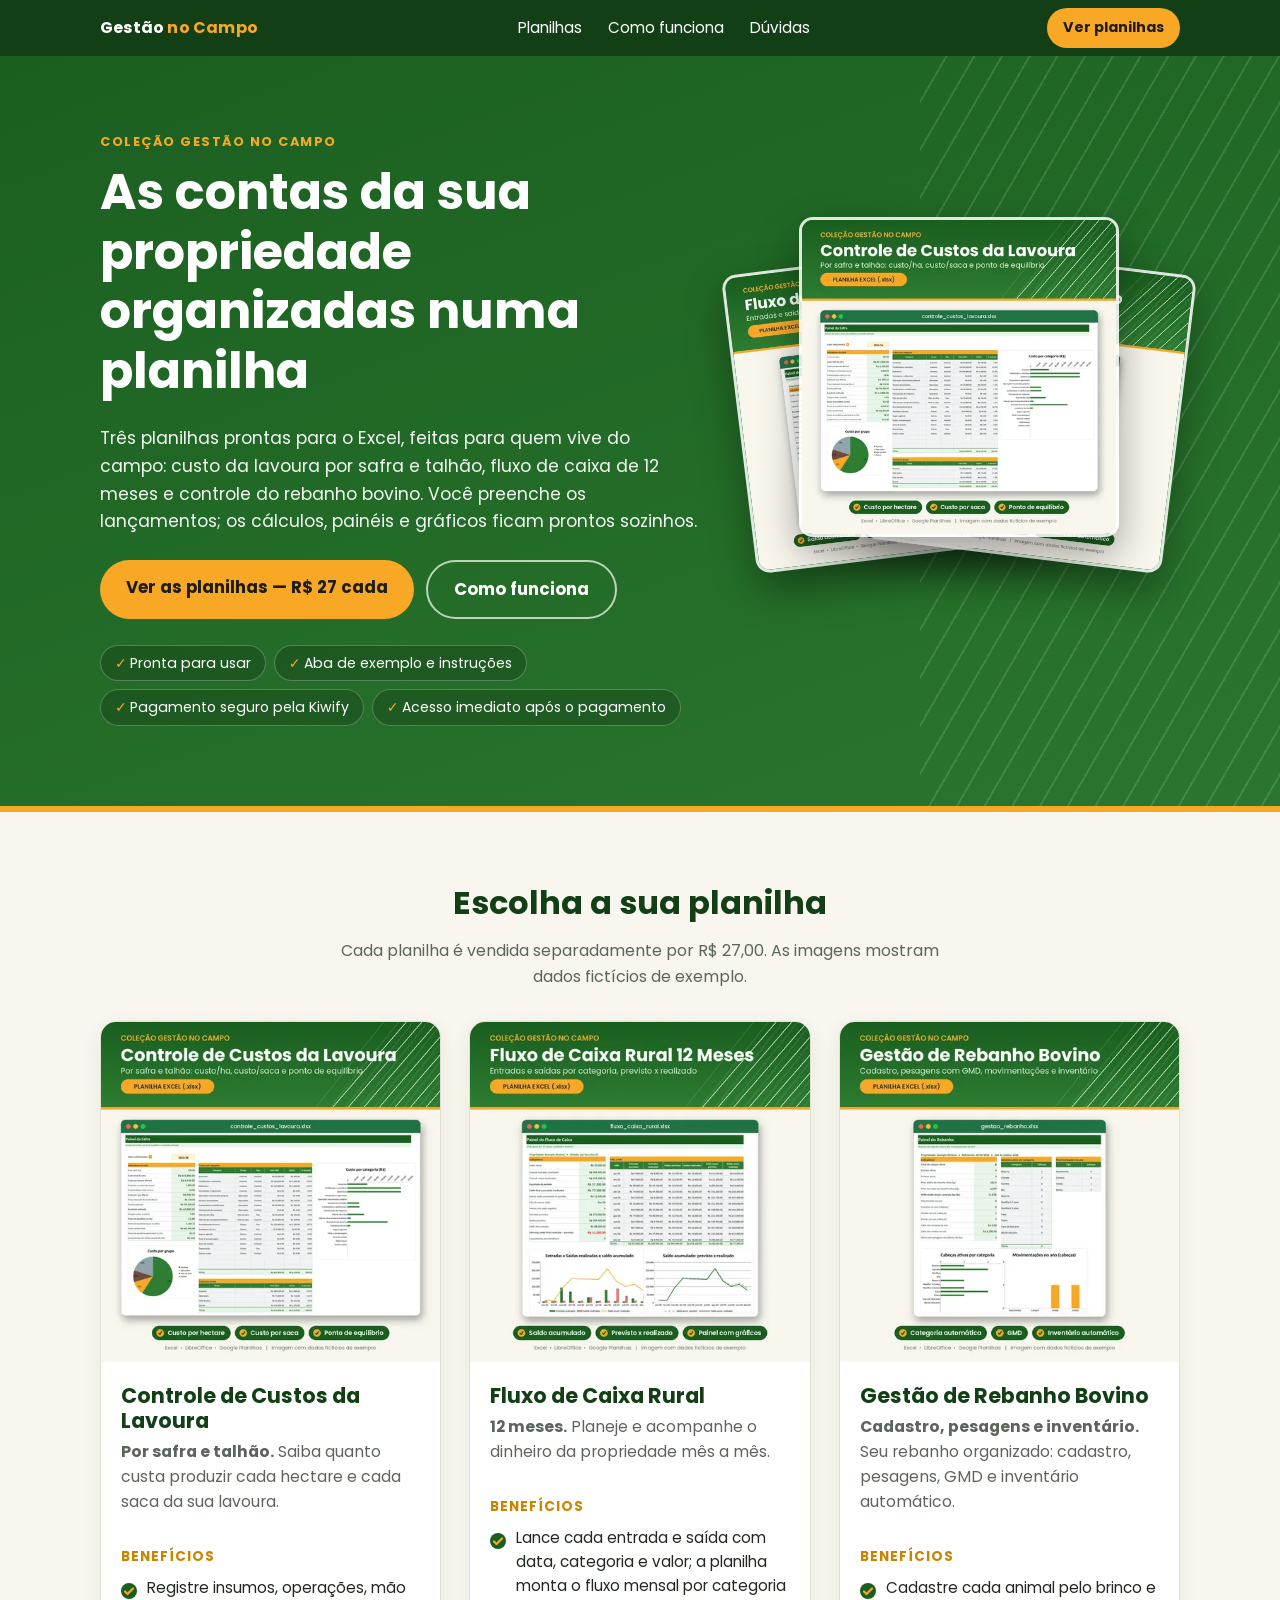
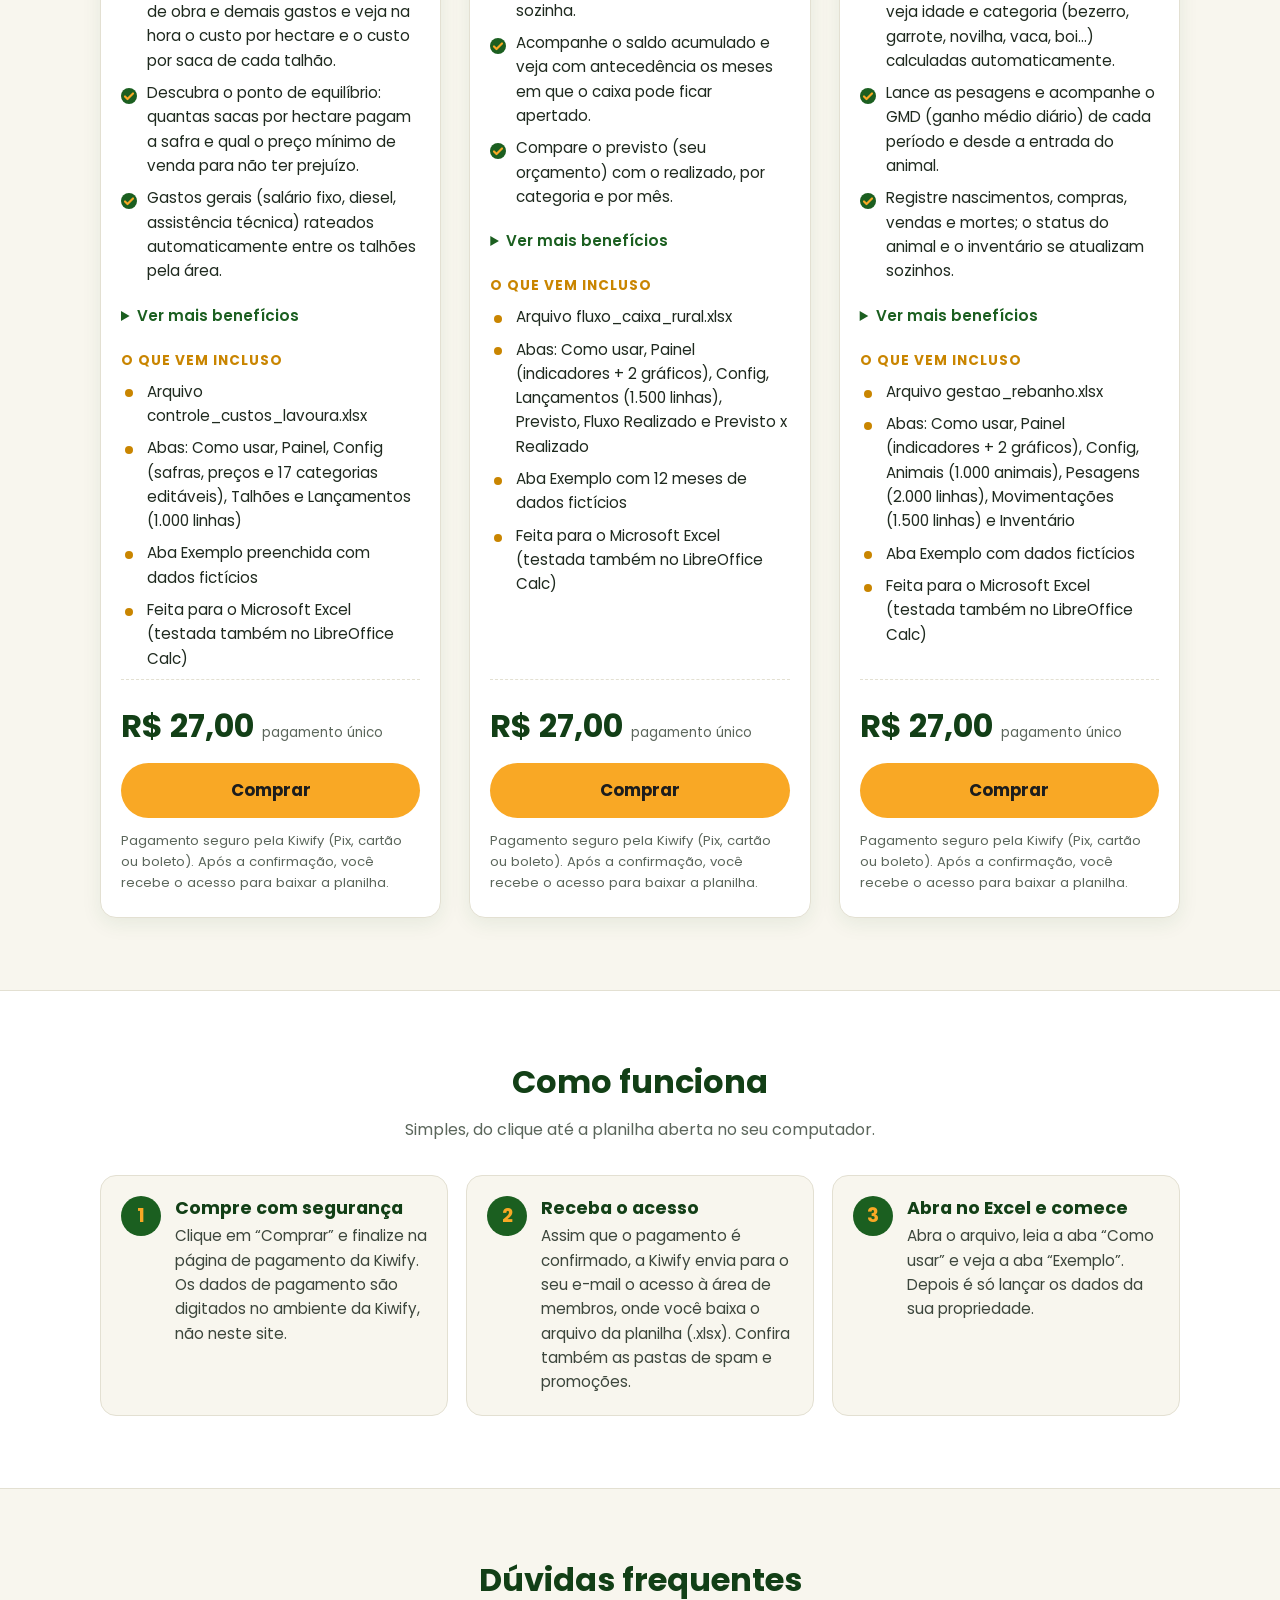
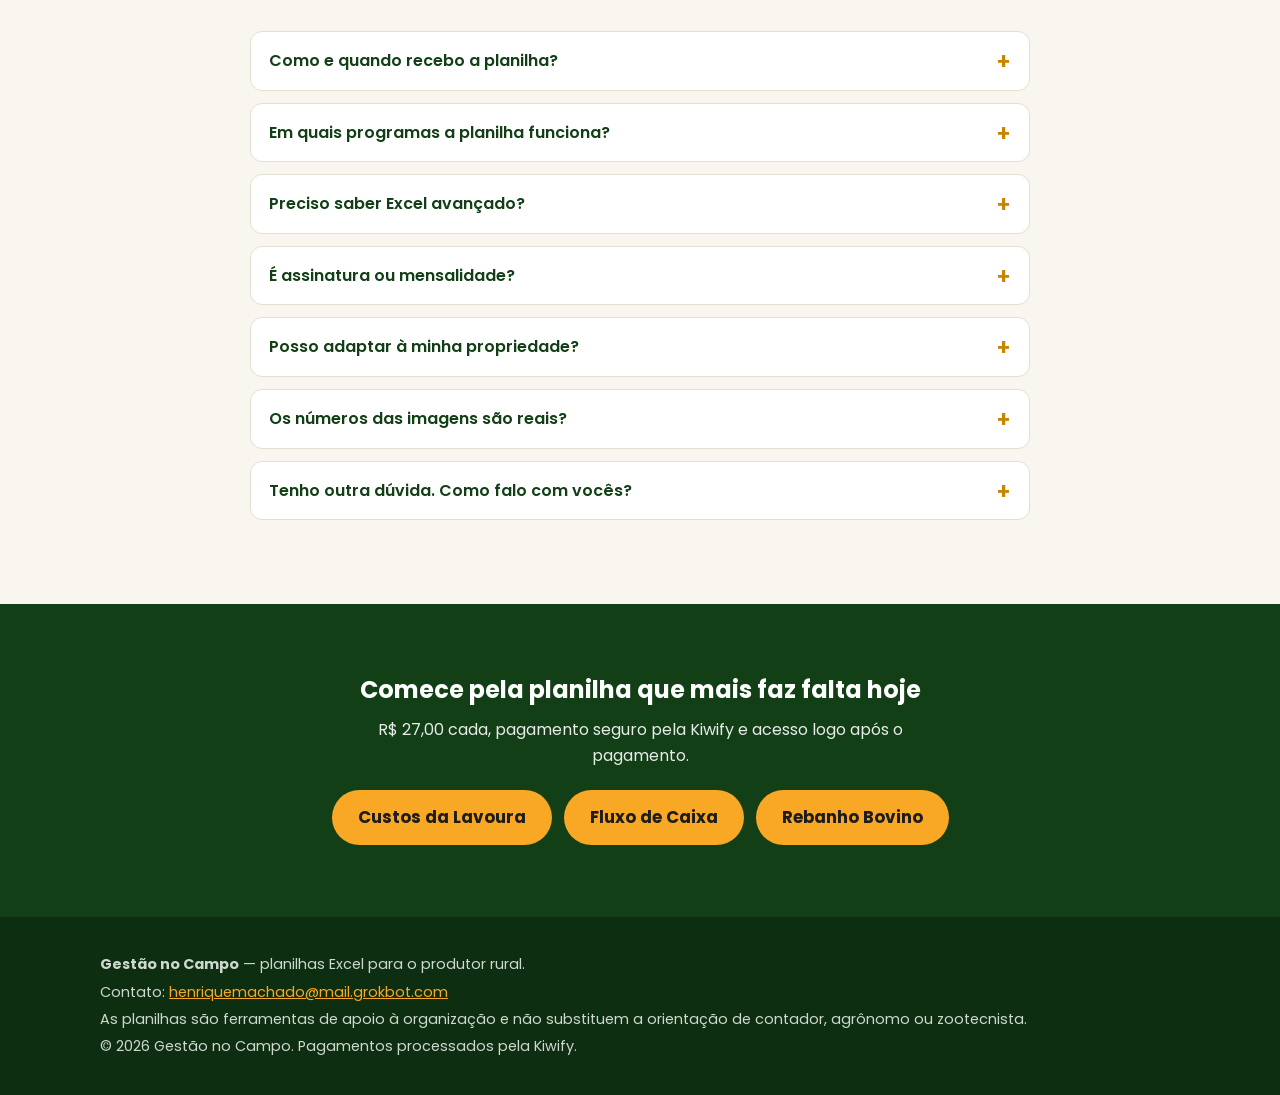
==== index.html @ b8734644 "Site Gestão no Campo" ====
<!DOCTYPE html>
<html lang="pt-BR">
<head>
  <meta charset="utf-8">
  <meta name="viewport" content="width=device-width, initial-scale=1">
  <title>Gestão no Campo — Planilhas Excel para o produtor rural</title>
  <meta name="description" content="Planilhas Excel prontas para o produtor rural: Controle de Custos da Lavoura, Fluxo de Caixa Rural e Gestão de Rebanho Bovino. R$ 27,00 cada, com pagamento seguro pela Kiwify e acesso imediato.">
  <meta name="theme-color" content="#123f16">
  <meta property="og:type" content="website">
  <meta property="og:locale" content="pt_BR">
  <meta property="og:title" content="Gestão no Campo — Planilhas Excel para o produtor rural">
  <meta property="og:description" content="Custos da lavoura, fluxo de caixa e rebanho bovino em planilhas prontas. R$ 27,00 cada.">
  <meta property="og:image" content="assets/img/og.jpg">
  <link rel="icon" href="assets/favicon.svg" type="image/svg+xml">
  <link rel="preload" href="assets/fonts/poppins-bold.woff2" as="font" type="font/woff2" crossorigin>
  <link rel="stylesheet" href="assets/style.css">
</head>
<body>
  <a class="skip" href="#conteudo">Pular para o conteúdo</a>
  <header class="topo">
    <div class="wrap">
      <a class="marca" href="#">Gestão <span>no Campo</span></a>
      <nav aria-label="Principal">
        <a href="#planilhas">Planilhas</a>
        <a href="#como-funciona">Como funciona</a>
        <a href="#duvidas">Dúvidas</a>
      </nav>
      <a class="btn btn-sm" href="#planilhas">Ver planilhas</a>
    </div>
  </header>

  <main id="conteudo">
    <section class="hero">
      <div class="wrap">
        <div class="hero-grid">
        <div>
        <span class="selo">Coleção Gestão no Campo</span>
        <h1>As contas da sua propriedade organizadas numa planilha</h1>
        <p class="lead">Três planilhas prontas para o Excel, feitas para quem vive do campo: custo da lavoura por safra e talhão, fluxo de caixa de 12 meses e controle do rebanho bovino. Você preenche os lançamentos; os cálculos, painéis e gráficos ficam prontos sozinhos.</p>
        <div class="acoes">
          <a class="btn" href="#planilhas">Ver as planilhas — R$&nbsp;27 cada</a>
          <a class="btn btn-borda" href="#como-funciona">Como funciona</a>
        </div>
        <ul class="chips">
          <li>Pronta para usar</li>
          <li>Aba de exemplo e instruções</li>
          <li>Pagamento seguro pela Kiwify</li>
          <li>Acesso imediato após o pagamento</li>
        </ul>
        </div>
        <div class="hero-capas" aria-hidden="true">
          <picture><source media="(min-width:1024px)" srcset="assets/img/fluxo-480.webp" type="image/webp"><img src="[data-uri]" width="480" height="480" alt="" class="c1"></picture>
          <picture><source media="(min-width:1024px)" srcset="assets/img/rebanho-480.webp" type="image/webp"><img src="[data-uri]" width="480" height="480" alt="" class="c2"></picture>
          <picture><source media="(min-width:1024px)" srcset="assets/img/custos-480.webp" type="image/webp"><img src="[data-uri]" width="480" height="480" alt="" class="c3"></picture>
        </div>
        </div>
      </div>
    </section>
    <div class="faixa"></div>

    <section id="planilhas">
      <div class="wrap">
        <div class="titulo-sec">
          <h2>Escolha a sua planilha</h2>
          <p>Cada planilha é vendida separadamente por R$&nbsp;27,00. As imagens mostram dados fictícios de exemplo.</p>
        </div>
        <div class="produtos">
      <article class="card" id="custos">
        <picture>
          <source type="image/webp" srcset="assets/img/custos-480.webp 480w, assets/img/custos-800.webp 800w" sizes="(min-width:1024px) 360px, (min-width:700px) 50vw, 100vw">
          <img src="assets/img/custos-480.jpg" srcset="assets/img/custos-480.jpg 480w, assets/img/custos-800.jpg 800w" sizes="(min-width:1024px) 360px, (min-width:700px) 50vw, 100vw" width="480" height="480" alt="Capa da planilha Controle de Custos da Lavoura, com o painel da safra mostrando custo por hectare, custo por saca e ponto de equilíbrio (dados fictícios)" decoding="async">
        </picture>
        <div class="corpo">
          <h3>Controle de Custos da Lavoura</h3>
          <p class="sub"><strong>Por safra e talhão.</strong> Saiba quanto custa produzir cada hectare e cada saca da sua lavoura.</p>
          <h4>Benefícios</h4>
          <ul class="lista"><li>Registre insumos, operações, mão de obra e demais gastos e veja na hora o custo por hectare e o custo por saca de cada talhão.</li><li>Descubra o ponto de equilíbrio: quantas sacas por hectare pagam a safra e qual o preço mínimo de venda para não ter prejuízo.</li><li>Gastos gerais (salário fixo, diesel, assistência técnica) rateados automaticamente entre os talhões pela área.</li></ul>
          <details class="mais"><summary>Ver mais benefícios</summary><ul class="lista"><li>Painel com indicadores e gráficos por grupo e por categoria de custo, com escolha da safra numa lista.</li><li>Fórmulas protegidas e listas suspensas que evitam erros de digitação, sem precisar saber Excel avançado.</li></ul></details>
          <h4>O que vem incluso</h4>
          <ul class="lista inc"><li>Arquivo controle_custos_lavoura.xlsx</li><li>Abas: Como usar, Painel, Config (safras, preços e 17 categorias editáveis), Talhões e Lançamentos (1.000 linhas)</li><li>Aba Exemplo preenchida com dados fictícios</li><li>Feita para o Microsoft Excel (testada também no LibreOffice Calc)</li></ul>
          <div class="compra">
            <div class="preco"><strong>R$&nbsp;27,00</strong><small>pagamento único</small></div>
            <a class="btn" href="https://pay.kiwify.com.br/76f0aVS" rel="noopener" aria-label="Comprar Controle de Custos da Lavoura por R$ 27,00">Comprar</a>
            <p class="nota">Pagamento seguro pela Kiwify (Pix, cartão ou boleto). Após a confirmação, você recebe o acesso para baixar a planilha.</p>
          </div>
        </div>
      </article>
      <article class="card" id="fluxo">
        <picture>
          <source type="image/webp" srcset="assets/img/fluxo-480.webp 480w, assets/img/fluxo-800.webp 800w" sizes="(min-width:1024px) 360px, (min-width:700px) 50vw, 100vw">
          <img src="assets/img/fluxo-480.jpg" srcset="assets/img/fluxo-480.jpg 480w, assets/img/fluxo-800.jpg 800w" sizes="(min-width:1024px) 360px, (min-width:700px) 50vw, 100vw" width="480" height="480" alt="Capa da planilha Fluxo de Caixa Rural, com painel de entradas, saídas e saldo mensal (dados fictícios)" loading="lazy" decoding="async">
        </picture>
        <div class="corpo">
          <h3>Fluxo de Caixa Rural</h3>
          <p class="sub"><strong>12 meses.</strong> Planeje e acompanhe o dinheiro da propriedade mês a mês.</p>
          <h4>Benefícios</h4>
          <ul class="lista"><li>Lance cada entrada e saída com data, categoria e valor; a planilha monta o fluxo mensal por categoria sozinha.</li><li>Acompanhe o saldo acumulado e veja com antecedência os meses em que o caixa pode ficar apertado.</li><li>Compare o previsto (seu orçamento) com o realizado, por categoria e por mês.</li></ul>
          <details class="mais"><summary>Ver mais benefícios</summary><ul class="lista"><li>Categorias pensadas para o campo (venda de grãos, animais, leite, crédito rural, insumos, parcelas de financiamento etc.) e totalmente editáveis.</li><li>Avisos automáticos de lançamentos sem data, sem categoria ou fora do período.</li></ul></details>
          <h4>O que vem incluso</h4>
          <ul class="lista inc"><li>Arquivo fluxo_caixa_rural.xlsx</li><li>Abas: Como usar, Painel (indicadores + 2 gráficos), Config, Lançamentos (1.500 linhas), Previsto, Fluxo Realizado e Previsto x Realizado</li><li>Aba Exemplo com 12 meses de dados fictícios</li><li>Feita para o Microsoft Excel (testada também no LibreOffice Calc)</li></ul>
          <div class="compra">
            <div class="preco"><strong>R$&nbsp;27,00</strong><small>pagamento único</small></div>
            <a class="btn" href="https://pay.kiwify.com.br/FT5x38K" rel="noopener" aria-label="Comprar Fluxo de Caixa Rural por R$ 27,00">Comprar</a>
            <p class="nota">Pagamento seguro pela Kiwify (Pix, cartão ou boleto). Após a confirmação, você recebe o acesso para baixar a planilha.</p>
          </div>
        </div>
      </article>
      <article class="card" id="rebanho">
        <picture>
          <source type="image/webp" srcset="assets/img/rebanho-480.webp 480w, assets/img/rebanho-800.webp 800w" sizes="(min-width:1024px) 360px, (min-width:700px) 50vw, 100vw">
          <img src="assets/img/rebanho-480.jpg" srcset="assets/img/rebanho-480.jpg 480w, assets/img/rebanho-800.jpg 800w" sizes="(min-width:1024px) 360px, (min-width:700px) 50vw, 100vw" width="480" height="480" alt="Capa da planilha Gestão de Rebanho Bovino, com painel de cabeças por categoria e movimentações do ano (dados fictícios)" loading="lazy" decoding="async">
        </picture>
        <div class="corpo">
          <h3>Gestão de Rebanho Bovino</h3>
          <p class="sub"><strong>Cadastro, pesagens e inventário.</strong> Seu rebanho organizado: cadastro, pesagens, GMD e inventário automático.</p>
          <h4>Benefícios</h4>
          <ul class="lista"><li>Cadastre cada animal pelo brinco e veja idade e categoria (bezerro, garrote, novilha, vaca, boi…) calculadas automaticamente.</li><li>Lance as pesagens e acompanhe o GMD (ganho médio diário) de cada período e desde a entrada do animal.</li><li>Registre nascimentos, compras, vendas e mortes; o status do animal e o inventário se atualizam sozinhos.</li></ul>
          <details class="mais"><summary>Ver mais benefícios</summary><ul class="lista"><li>Inventário por categoria com cabeças, peso médio e peso total, além do resumo de movimentações do ano.</li><li>Faixas de idade e nomes de categorias ajustáveis ao padrão da sua fazenda; aviso de brinco repetido ou não cadastrado.</li></ul></details>
          <h4>O que vem incluso</h4>
          <ul class="lista inc"><li>Arquivo gestao_rebanho.xlsx</li><li>Abas: Como usar, Painel (indicadores + 2 gráficos), Config, Animais (1.000 animais), Pesagens (2.000 linhas), Movimentações (1.500 linhas) e Inventário</li><li>Aba Exemplo com dados fictícios</li><li>Feita para o Microsoft Excel (testada também no LibreOffice Calc)</li></ul>
          <div class="compra">
            <div class="preco"><strong>R$&nbsp;27,00</strong><small>pagamento único</small></div>
            <a class="btn" href="https://pay.kiwify.com.br/0muGrr0" rel="noopener" aria-label="Comprar Gestão de Rebanho Bovino por R$ 27,00">Comprar</a>
            <p class="nota">Pagamento seguro pela Kiwify (Pix, cartão ou boleto). Após a confirmação, você recebe o acesso para baixar a planilha.</p>
          </div>
        </div>
      </article>
        </div>
      </div>
    </section>

    <section class="como" id="como-funciona">
      <div class="wrap">
        <div class="titulo-sec">
          <h2>Como funciona</h2>
          <p>Simples, do clique até a planilha aberta no seu computador.</p>
        </div>
        <ol class="passos">
          <li>
            <h3>Compre com segurança</h3>
            <p>Clique em “Comprar” e finalize na página de pagamento da Kiwify. Os dados de pagamento são digitados no ambiente da Kiwify, não neste site.</p>
          </li>
          <li>
            <h3>Receba o acesso</h3>
            <p>Assim que o pagamento é confirmado, a Kiwify envia para o seu e-mail o acesso à área de membros, onde você baixa o arquivo da planilha (.xlsx). Confira também as pastas de spam e promoções.</p>
          </li>
          <li>
            <h3>Abra no Excel e comece</h3>
            <p>Abra o arquivo, leia a aba “Como usar” e veja a aba “Exemplo”. Depois é só lançar os dados da sua propriedade.</p>
          </li>
        </ol>
      </div>
    </section>

    <section id="duvidas">
      <div class="wrap">
        <div class="titulo-sec"><h2>Dúvidas frequentes</h2></div>
        <div class="faq">
          <details>
            <summary>Como e quando recebo a planilha?</summary>
            <p>Depois que o pagamento é confirmado, a Kiwify envia ao e-mail informado na compra o acesso à área de membros, onde está o arquivo para download. Se não encontrar o e-mail, verifique as pastas de spam e promoções ou escreva para <a href="mailto:henriquemachado@mail.grokbot.com">henriquemachado@mail.grokbot.com</a>.</p>
          </details>
          <details>
            <summary>Em quais programas a planilha funciona?</summary>
            <p>As planilhas foram feitas para o Microsoft Excel no computador e testadas no LibreOffice Calc (gratuito). Aplicativos de planilha no celular podem não mostrar todos os recursos, por isso recomendamos usar no computador.</p>
          </details>
          <details>
            <summary>Preciso saber Excel avançado?</summary>
            <p>Não. As fórmulas já estão prontas e protegidas, há listas suspensas para evitar erros de digitação, uma aba “Como usar” com o passo a passo e uma aba “Exemplo” preenchida com dados fictícios.</p>
          </details>
          <details>
            <summary>É assinatura ou mensalidade?</summary>
            <p>Não. Cada planilha custa R$&nbsp;27,00, em pagamento único.</p>
          </details>
          <details>
            <summary>Posso adaptar à minha propriedade?</summary>
            <p>Sim. Na aba “Config” você ajusta categorias, safras e outras opções, conforme cada planilha. Na de rebanho, por exemplo, dá para ajustar as faixas de idade e os nomes das categorias.</p>
          </details>
          <details>
            <summary>Os números das imagens são reais?</summary>
            <p>Não. As imagens mostram dados fictícios, os mesmos da aba “Exemplo”, só para você ver como a planilha fica preenchida.</p>
          </details>
          <details>
            <summary>Tenho outra dúvida. Como falo com vocês?</summary>
            <p>Escreva para <a href="mailto:henriquemachado@mail.grokbot.com">henriquemachado@mail.grokbot.com</a>.</p>
          </details>
        </div>
      </div>
    </section>

    <section class="chamada">
      <div class="wrap">
        <h2>Comece pela planilha que mais faz falta hoje</h2>
        <p>R$&nbsp;27,00 cada, pagamento seguro pela Kiwify e acesso logo após o pagamento.</p>
        <div class="acoes">
          <a class="btn" href="https://pay.kiwify.com.br/76f0aVS" rel="noopener">Custos da Lavoura</a>
          <a class="btn" href="https://pay.kiwify.com.br/FT5x38K" rel="noopener">Fluxo de Caixa</a>
          <a class="btn" href="https://pay.kiwify.com.br/0muGrr0" rel="noopener">Rebanho Bovino</a>
        </div>
      </div>
    </section>
  </main>

  <footer>
    <div class="wrap">
      <p><strong>Gestão no Campo</strong> — planilhas Excel para o produtor rural.</p>
      <p>Contato: <a href="mailto:henriquemachado@mail.grokbot.com">henriquemachado@mail.grokbot.com</a></p>
      <p>As planilhas são ferramentas de apoio à organização e não substituem a orientação de contador, agrônomo ou zootecnista.</p>
      <p>© 2026 Gestão no Campo. Pagamentos processados pela Kiwify.</p>
    </div>
  </footer>
</body>
</html>
---- assets/style.css ----
@font-face{font-family:"Poppins";font-weight:400;font-style:normal;font-display:swap;src:url("fonts/poppins-regular.woff2") format("woff2")}
@font-face{font-family:"Poppins";font-weight:600;font-style:normal;font-display:swap;src:url("fonts/poppins-semibold.woff2") format("woff2")}
@font-face{font-family:"Poppins";font-weight:700;font-style:normal;font-display:swap;src:url("fonts/poppins-bold.woff2") format("woff2")}
:root{--verde:#1b5f20;--verde-2:#2a762e;--verde-esc:#123f16;--ouro:#f9a825;--ouro-esc:#c98500;--creme:#f8f6ee;--texto:#1f2a1f;--cinza:#5b665b;--borda:#e3e0d2;--raio:16px}
*,*::before,*::after{box-sizing:border-box}
html{scroll-behavior:smooth;-webkit-text-size-adjust:100%}
body{margin:0;font-family:"Poppins",system-ui,-apple-system,"Segoe UI",Roboto,Arial,sans-serif;font-size:1rem;line-height:1.6;color:var(--texto);background:var(--creme)}
img{max-width:100%;height:auto;display:block}
a{color:var(--verde)}
h1,h2,h3{line-height:1.2;margin:0 0 .5em}
.wrap{width:100%;max-width:1120px;margin:0 auto;padding:0 20px}
.skip{position:absolute;left:-999px}.skip:focus{left:10px;top:10px;background:#fff;padding:8px;z-index:10}
/* topo */
.topo{background:var(--verde-esc);color:#fff;position:sticky;top:0;z-index:5}
.topo .wrap{display:flex;align-items:center;justify-content:space-between;min-height:56px;gap:12px}
.marca{font-weight:700;color:#fff;text-decoration:none;font-size:1rem;letter-spacing:.2px}
.marca span{color:var(--ouro)}
.topo nav{display:none}
.topo nav a{color:#fff;text-decoration:none;margin-left:22px;font-size:.95rem}
.topo nav a:hover{color:var(--ouro)}
.btn{display:inline-block;background:var(--ouro);color:#1d1d1d;font-weight:700;text-decoration:none;border-radius:999px;padding:14px 26px;text-align:center;font-size:1.05rem;border:0;transition:transform .1s,background .2s;min-height:48px}
.btn:hover,.btn:focus-visible{background:#ffb93a;transform:translateY(-1px)}
.btn:focus-visible{outline:3px solid #fff;outline-offset:2px}
.btn-sm{padding:8px 16px;font-size:.9rem;min-height:40px}
.btn-borda{background:transparent;color:#fff;border:2px solid rgba(255,255,255,.7)}
.btn-borda:hover{background:rgba(255,255,255,.1)}
/* hero */
.hero{background:linear-gradient(160deg,var(--verde) 0%,var(--verde-2) 100%);color:#fff;padding:48px 0 56px;position:relative;overflow:hidden}
.hero::after{content:"";position:absolute;right:-60px;top:0;width:260px;height:100%;background:repeating-linear-gradient(120deg,transparent 0 22px,rgba(255,255,255,.12) 22px 24px);pointer-events:none}
.selo{display:inline-block;color:var(--ouro);font-weight:700;letter-spacing:1.5px;font-size:.8rem;text-transform:uppercase;margin-bottom:10px}
.hero h1{font-size:2rem;font-weight:700;max-width:18ch}
.hero p.lead{font-size:1.08rem;opacity:.95;max-width:56ch;margin:0 0 24px}
.hero .acoes{display:flex;flex-direction:column;gap:12px;position:relative;z-index:1}
.chips{display:flex;flex-wrap:wrap;gap:8px;margin:26px 0 0;padding:0;list-style:none;position:relative;z-index:1}
.chips li{background:rgba(0,0,0,.18);border:1px solid rgba(255,255,255,.25);border-radius:999px;padding:6px 14px;font-size:.88rem}
.chips li::before{content:"✓ ";color:var(--ouro);font-weight:700}
.faixa{height:6px;background:var(--ouro)}
/* seções */
section{padding:52px 0}
.titulo-sec{text-align:center;margin-bottom:32px}
.titulo-sec h2{font-size:1.6rem;color:var(--verde-esc)}
.titulo-sec p{color:var(--cinza);margin:0 auto;max-width:60ch}
/* produtos */
.produtos{display:grid;gap:28px}
.card{background:#fff;border:1px solid var(--borda);border-radius:var(--raio);overflow:hidden;display:flex;flex-direction:column;box-shadow:0 6px 20px rgba(27,95,32,.08)}
.card picture img{width:100%;aspect-ratio:1/1;object-fit:cover;background:#e9e6da}
.card .corpo{padding:22px 20px 24px;display:flex;flex-direction:column;flex:1}
.card h3{font-size:1.3rem;color:var(--verde-esc);margin-bottom:.25em}
.card .sub{color:var(--cinza);margin:0 0 16px;font-size:.98rem}
.card h4{font-size:.85rem;text-transform:uppercase;letter-spacing:1px;color:var(--ouro-esc);margin:16px 0 8px}
.lista{list-style:none;padding:0;margin:0}
.lista li{position:relative;padding-left:26px;margin-bottom:8px;font-size:.95rem}
.lista li::before{content:"";position:absolute;left:0;top:.45em;width:16px;height:16px;border-radius:50%;background:var(--verde) url("data:image/svg+xml,%3Csvg xmlns='http://www.w3.org/2000/svg' viewBox='0 0 16 16'%3E%3Cpath d='M4 8.5l2.5 2.5L12 5.5' stroke='%23f9a825' stroke-width='2.2' fill='none' stroke-linecap='round' stroke-linejoin='round'/%3E%3C/svg%3E") center/16px no-repeat}
.lista.inc li::before{background-color:var(--ouro-esc);background-image:none;width:8px;height:8px;top:.65em;left:4px}
details.mais{margin-top:6px}
details.mais summary{cursor:pointer;color:var(--verde);font-weight:600;font-size:.95rem;padding:6px 0}
.compra{margin-top:auto;padding-top:20px;border-top:1px dashed var(--borda);display:flex;flex-direction:column;gap:12px}
.preco{display:flex;align-items:baseline;gap:8px}
.preco strong{font-size:2rem;color:var(--verde-esc);font-weight:700}
.preco small{color:var(--cinza)}
.compra .btn{width:100%}
.nota{font-size:.82rem;color:var(--cinza);margin:0}
/* como funciona */
.como{background:#fff;border-top:1px solid var(--borda);border-bottom:1px solid var(--borda)}
.passos{display:grid;gap:18px;counter-reset:p;list-style:none;padding:0;margin:0}
.passos li{background:var(--creme);border-radius:var(--raio);padding:22px 20px 20px 74px;position:relative;border:1px solid var(--borda)}
.passos li::before{counter-increment:p;content:counter(p);position:absolute;left:20px;top:20px;width:40px;height:40px;border-radius:50%;background:var(--verde);color:var(--ouro);font-weight:700;display:grid;place-items:center;font-size:1.2rem}
.passos h3{font-size:1.1rem;color:var(--verde-esc);margin-bottom:.3em}
.passos p{margin:0;font-size:.95rem;color:#3c463c}
/* faq */
.faq{max-width:780px;margin:0 auto}
.faq details{background:#fff;border:1px solid var(--borda);border-radius:12px;margin-bottom:12px;padding:0 18px}
.faq summary{cursor:pointer;font-weight:600;padding:16px 28px 16px 0;list-style:none;position:relative;color:var(--verde-esc)}
.faq summary::-webkit-details-marker{display:none}
.faq summary::after{content:"+";position:absolute;right:0;top:12px;font-size:1.4rem;color:var(--ouro-esc)}
.faq details[open] summary::after{content:"–"}
.faq details p{margin:0 0 16px;color:#3c463c}
/* chamada */
.chamada{background:var(--verde-esc);color:#fff;text-align:center}
.chamada h2{font-size:1.5rem}
.chamada p{opacity:.9;max-width:56ch;margin:0 auto 22px}
.chamada .acoes{display:flex;flex-direction:column;gap:12px;max-width:340px;margin:0 auto}
/* rodapé */
footer{background:#0d2e10;color:#cfd8cf;padding:32px 0;font-size:.9rem}
footer a{color:var(--ouro)}
footer p{margin:.3em 0}
/* tablet+ */
@media (min-width:700px){
 .hero{padding:72px 0 80px}
 .hero h1{font-size:2.7rem}
 .hero::after{width:420px}
 .hero .acoes{flex-direction:row}
 .produtos{grid-template-columns:repeat(2,1fr)}
 .passos{grid-template-columns:repeat(3,1fr)}
 .chamada .acoes{flex-direction:row;max-width:none;justify-content:center}
 .topo nav{display:block}
}
@media (min-width:1024px){
 .produtos{grid-template-columns:repeat(3,1fr)}
 .hero h1{font-size:3.1rem}
 section{padding:72px 0}
 .titulo-sec h2{font-size:2rem}
}
@media (prefers-reduced-motion:reduce){html{scroll-behavior:auto}.btn{transition:none}}
.hero-grid{position:relative;z-index:1}
.hero-capas{display:none}
@media (min-width:1024px){
 .hero h1{max-width:20ch}
 .hero-grid{display:grid;grid-template-columns:1.15fr .85fr;gap:40px;align-items:center}
 .hero-capas{display:block;position:relative;height:420px}
 .hero-capas img{position:absolute;width:300px;border-radius:14px;box-shadow:0 18px 40px rgba(0,0,0,.35);border:3px solid rgba(255,255,255,.85)}
 .hero-capas .c1{left:0;top:40px;transform:rotate(-7deg)}
 .hero-capas .c2{right:0;top:40px;transform:rotate(7deg)}
 .hero-capas .c3{left:50%;top:0;margin-left:-150px;width:320px;margin-left:-160px;z-index:2}
}
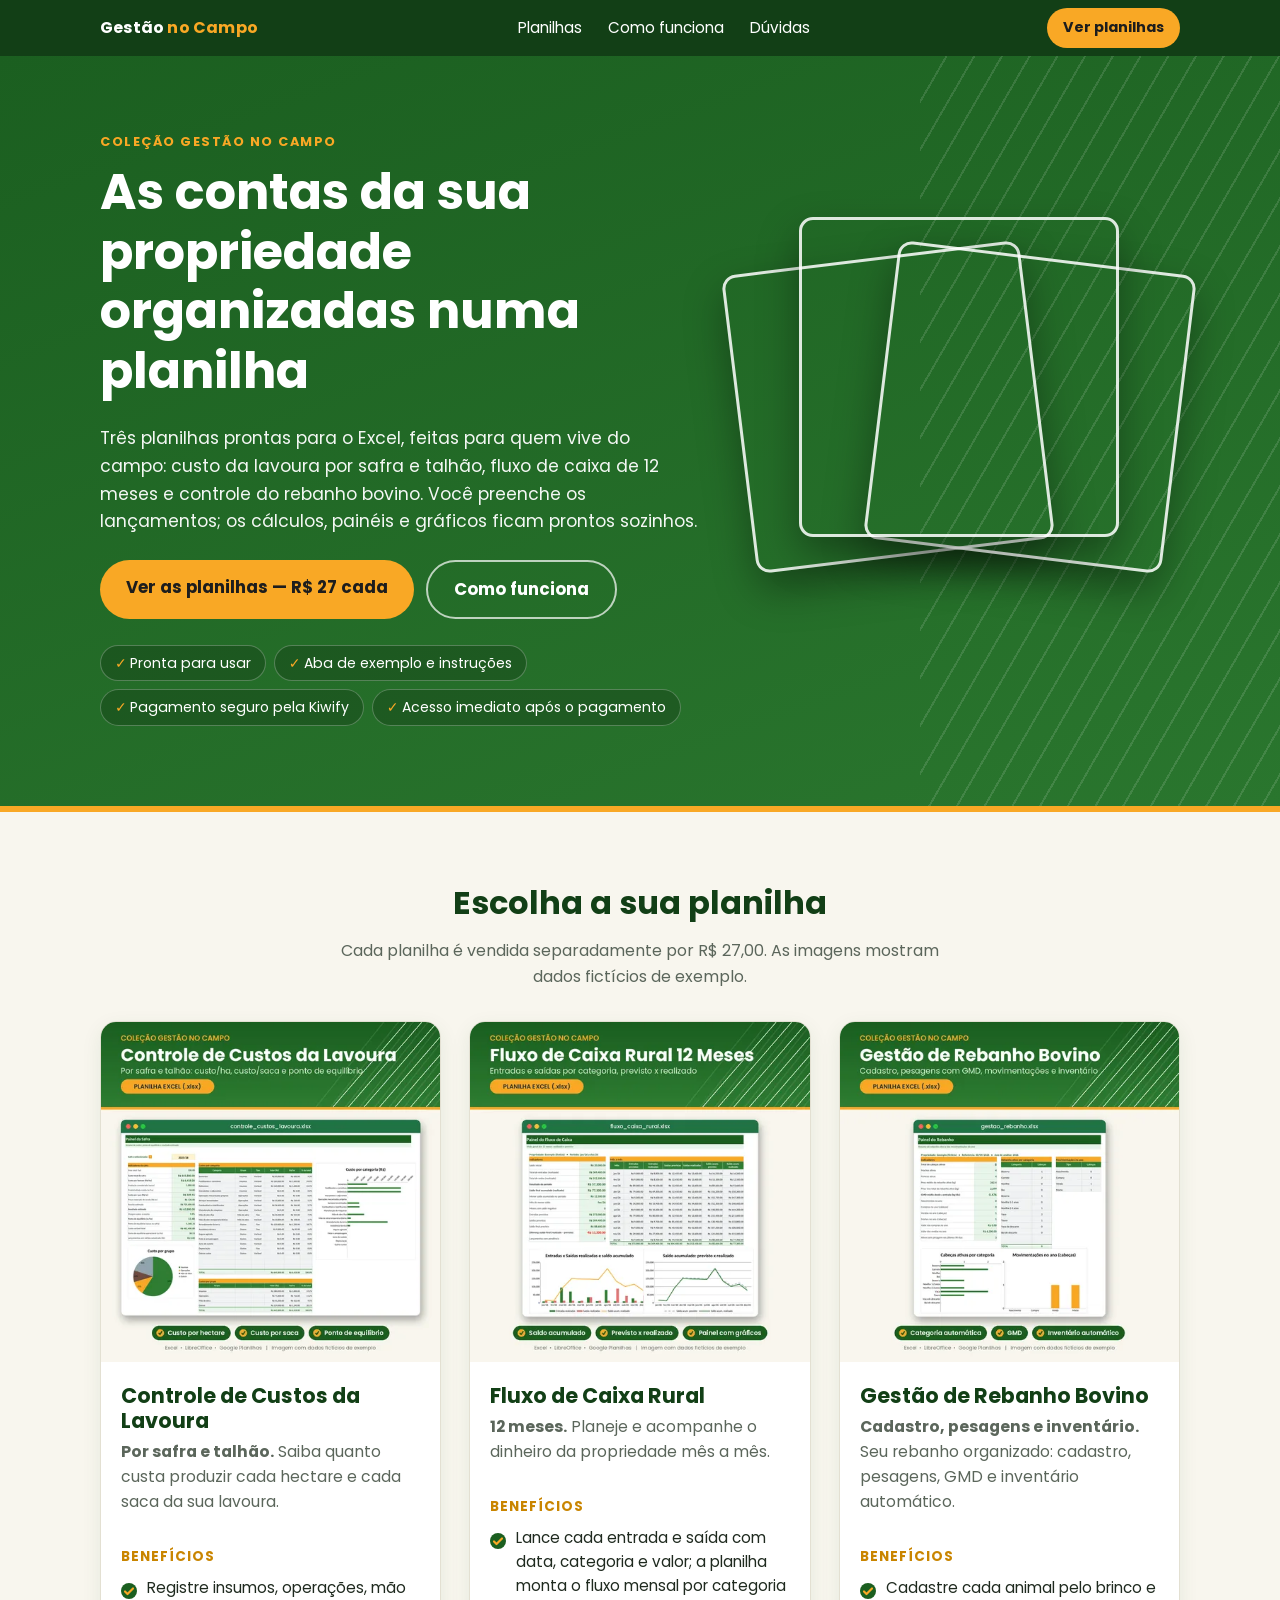
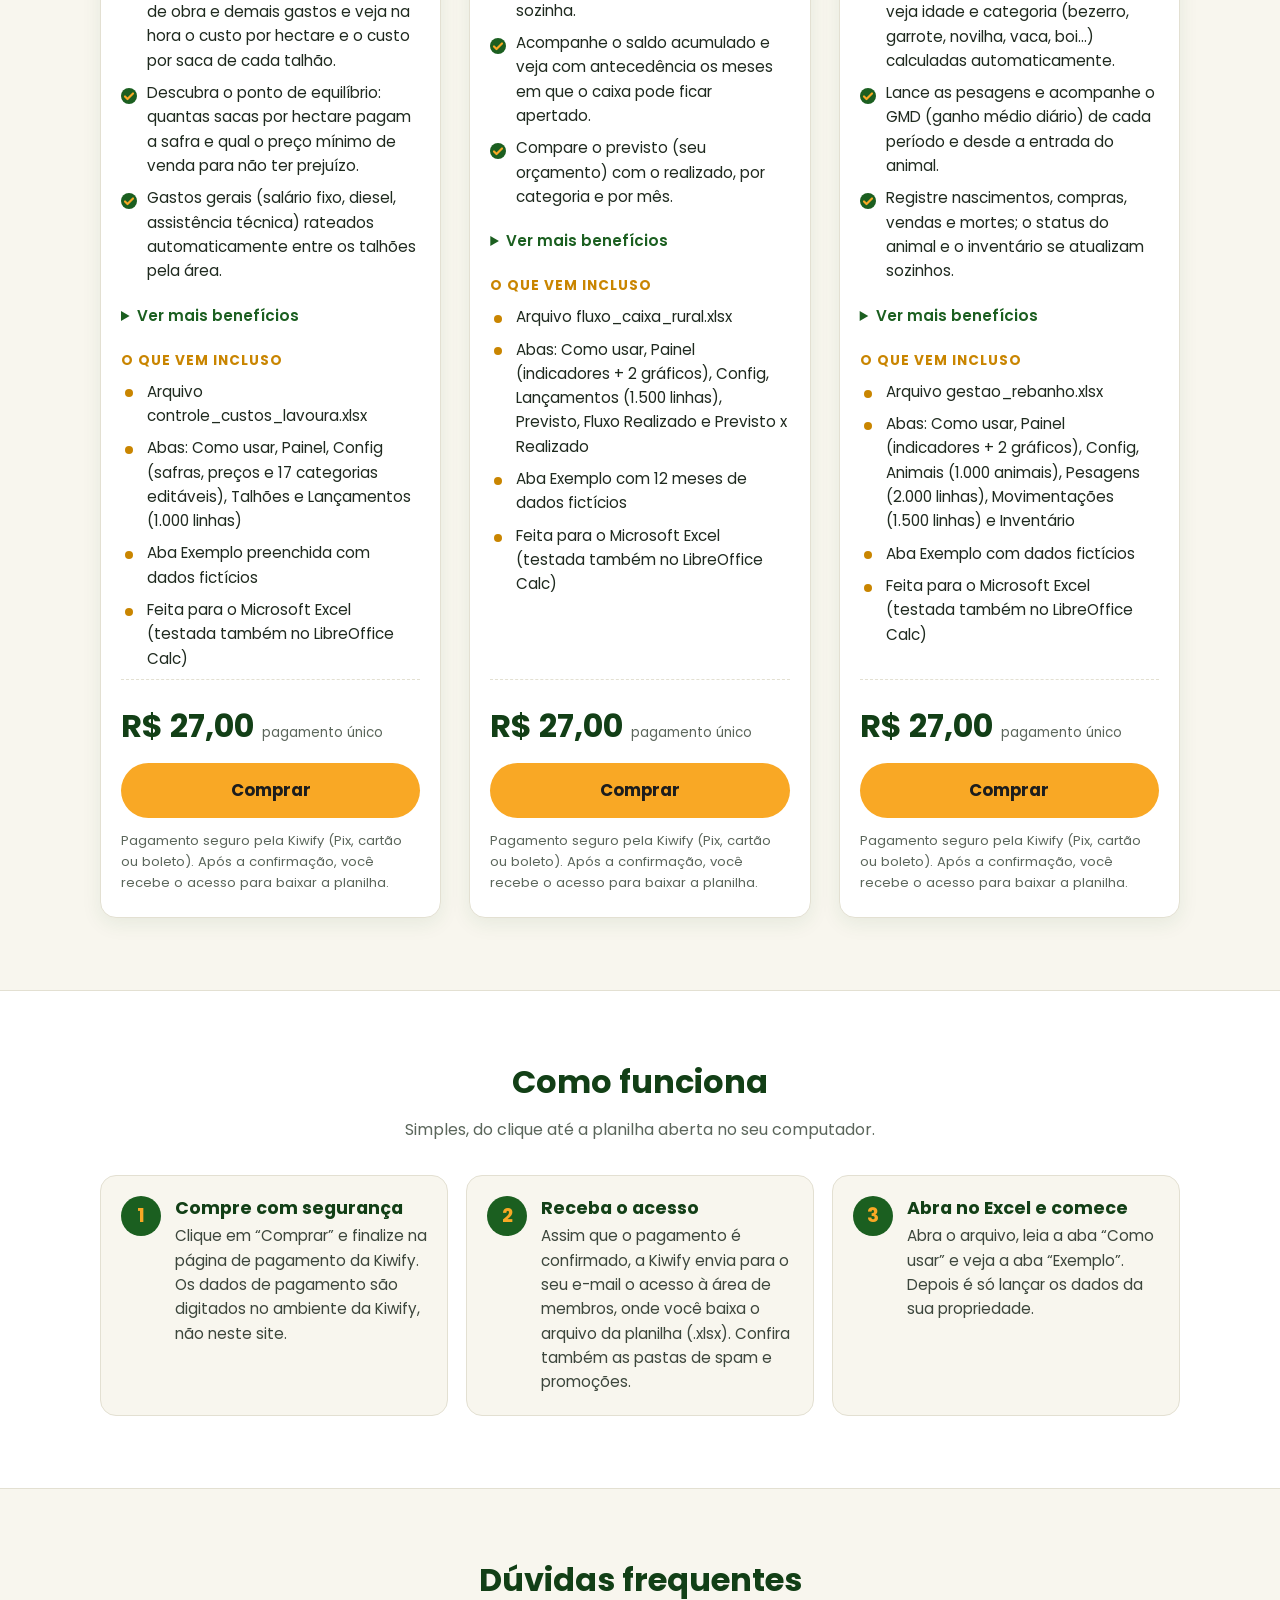
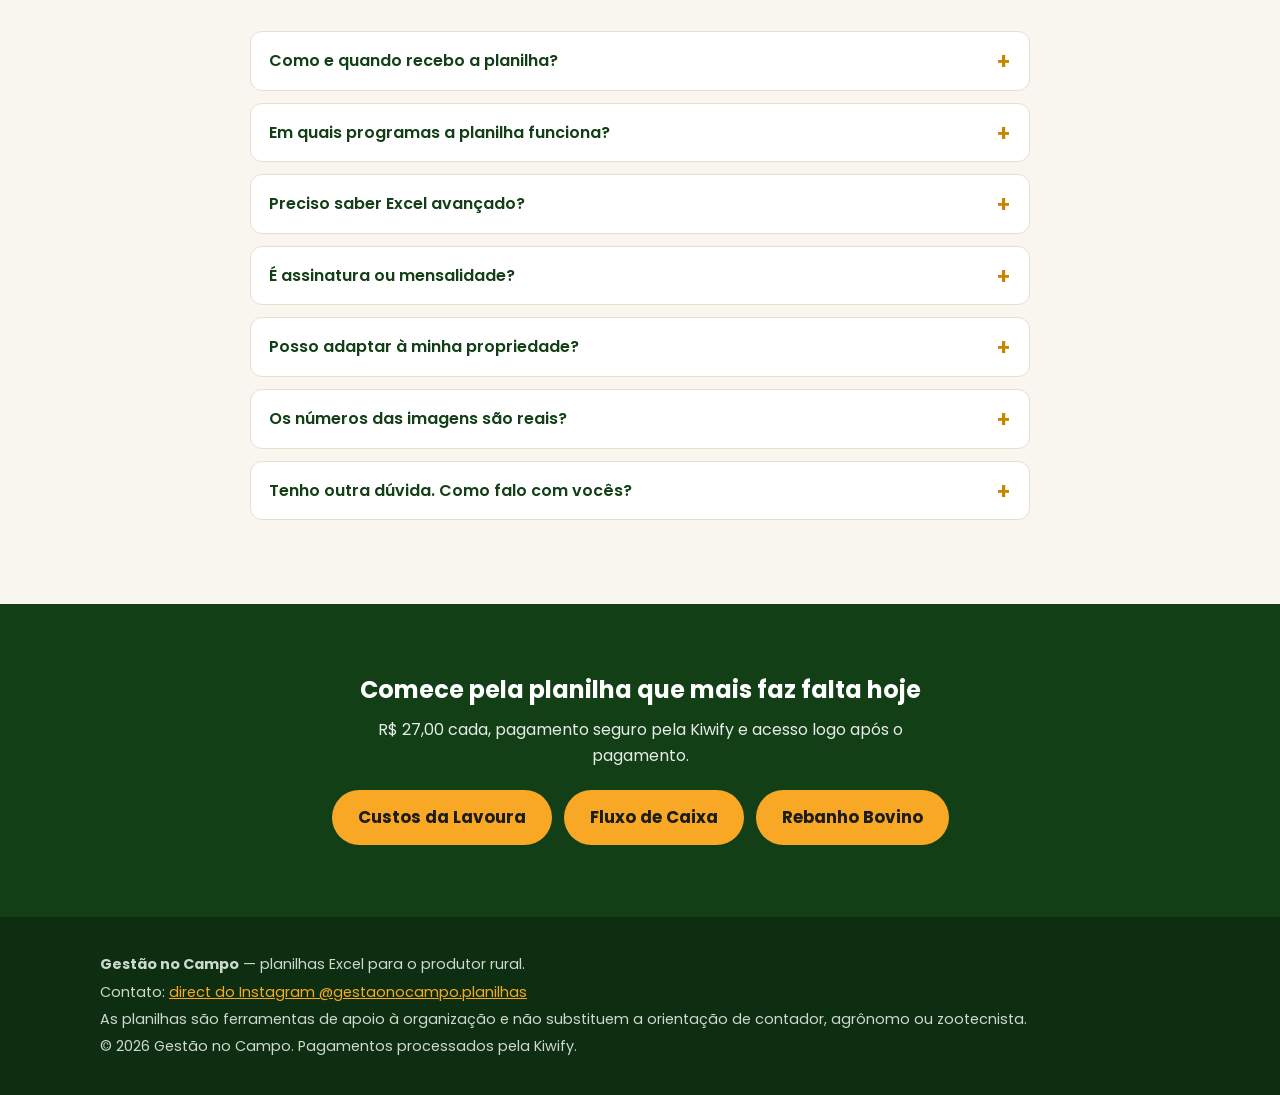
==== commit 22b87f88: "Contato pelo direct do Instagram" ====
--- a/index.html
+++ b/index.html
@@ -158,7 +158,7 @@
         <div class="faq">
           <details>
             <summary>Como e quando recebo a planilha?</summary>
-            <p>Depois que o pagamento é confirmado, a Kiwify envia ao e-mail informado na compra o acesso à área de membros, onde está o arquivo para download. Se não encontrar o e-mail, verifique as pastas de spam e promoções ou escreva para <a href="mailto:henriquemachado@mail.grokbot.com">henriquemachado@mail.grokbot.com</a>.</p>
+            <p>Depois que o pagamento é confirmado, a Kiwify envia ao e-mail informado na compra o acesso à área de membros, onde está o arquivo para download. Se não encontrar o e-mail, verifique as pastas de spam e promoções ou chame a gente no <a href="https://ig.me/m/gestaonocampo.planilhas" target="_blank" rel="noopener">direct do Instagram @gestaonocampo.planilhas</a>.</p>
           </details>
           <details>
             <summary>Em quais programas a planilha funciona?</summary>
@@ -182,7 +182,7 @@
           </details>
           <details>
             <summary>Tenho outra dúvida. Como falo com vocês?</summary>
-            <p>Escreva para <a href="mailto:henriquemachado@mail.grokbot.com">henriquemachado@mail.grokbot.com</a>.</p>
+            <p>Fale com a gente no <a href="https://ig.me/m/gestaonocampo.planilhas" target="_blank" rel="noopener">direct do Instagram @gestaonocampo.planilhas</a>.</p>
           </details>
         </div>
       </div>
@@ -204,7 +204,7 @@
   <footer>
     <div class="wrap">
       <p><strong>Gestão no Campo</strong> — planilhas Excel para o produtor rural.</p>
-      <p>Contato: <a href="mailto:henriquemachado@mail.grokbot.com">henriquemachado@mail.grokbot.com</a></p>
+      <p>Contato: <a href="https://ig.me/m/gestaonocampo.planilhas" target="_blank" rel="noopener">direct do Instagram @gestaonocampo.planilhas</a></p>
       <p>As planilhas são ferramentas de apoio à organização e não substituem a orientação de contador, agrônomo ou zootecnista.</p>
       <p>© 2026 Gestão no Campo. Pagamentos processados pela Kiwify.</p>
     </div>
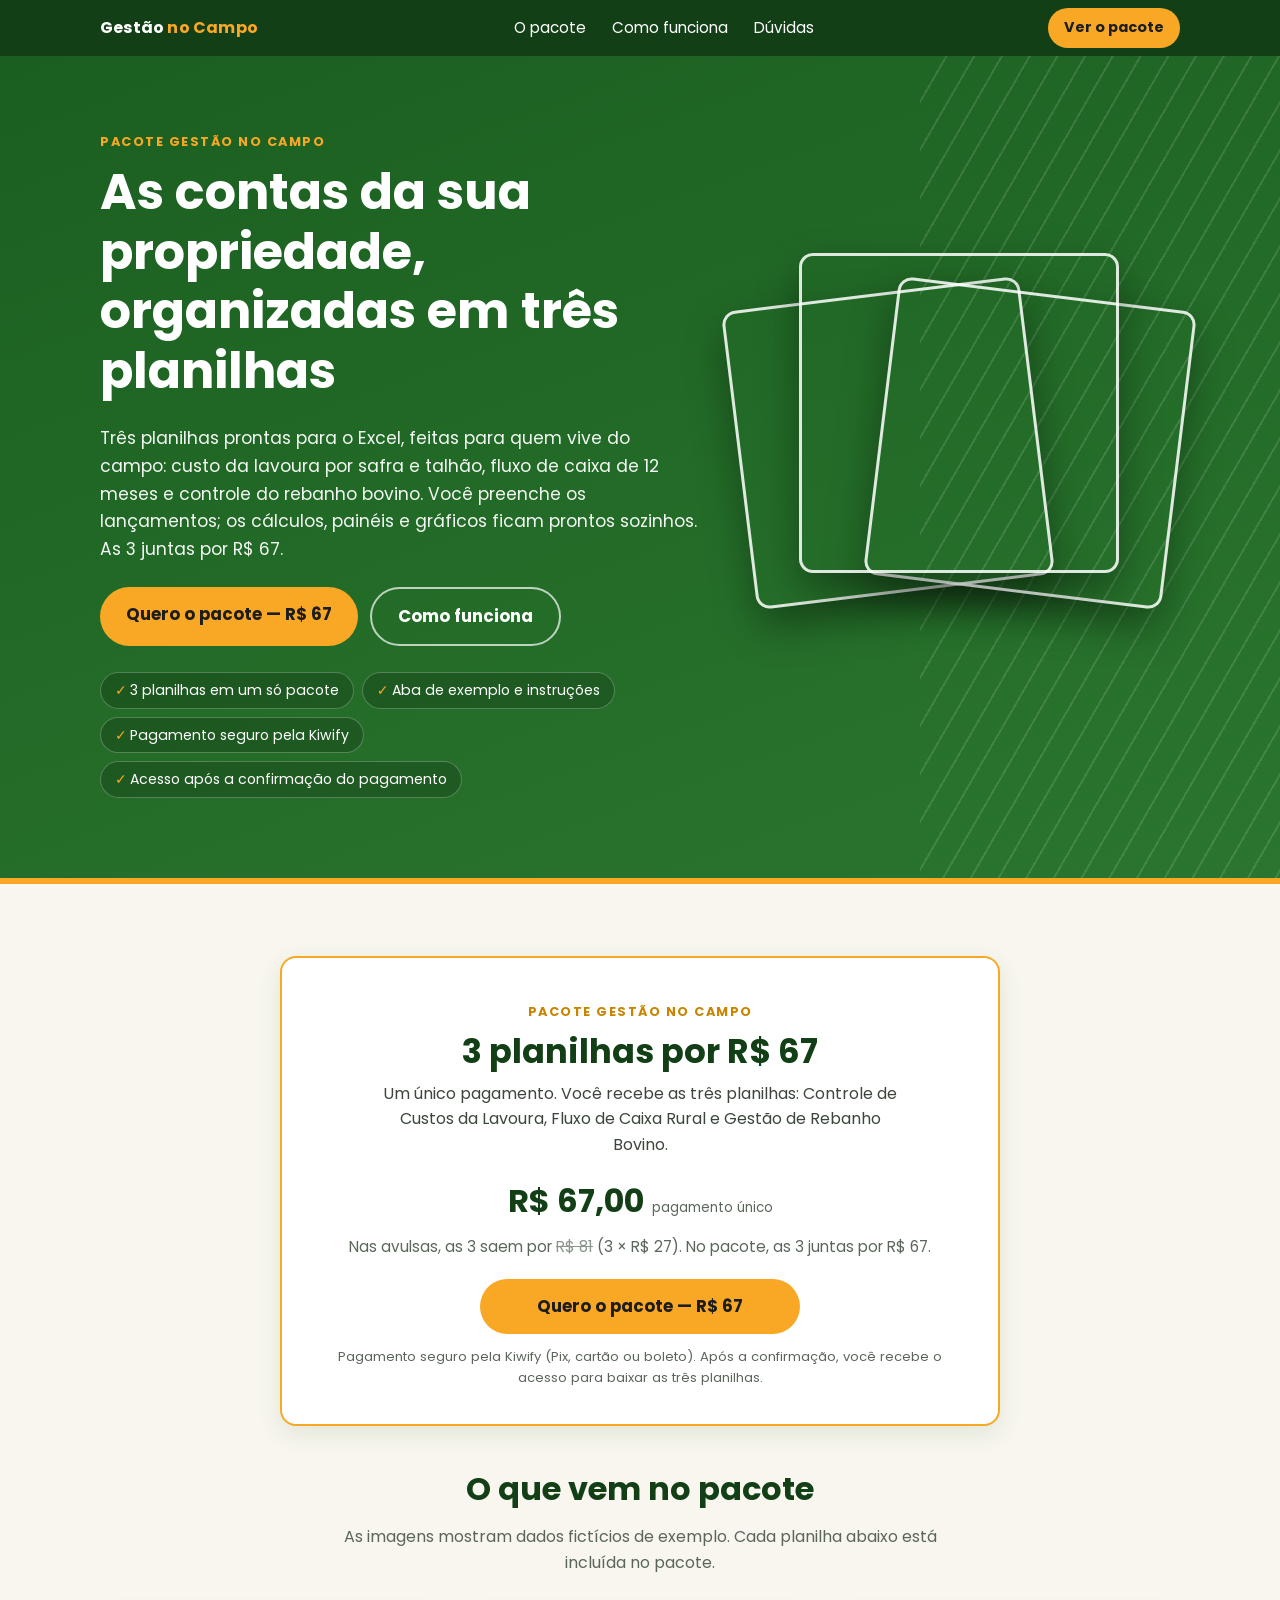
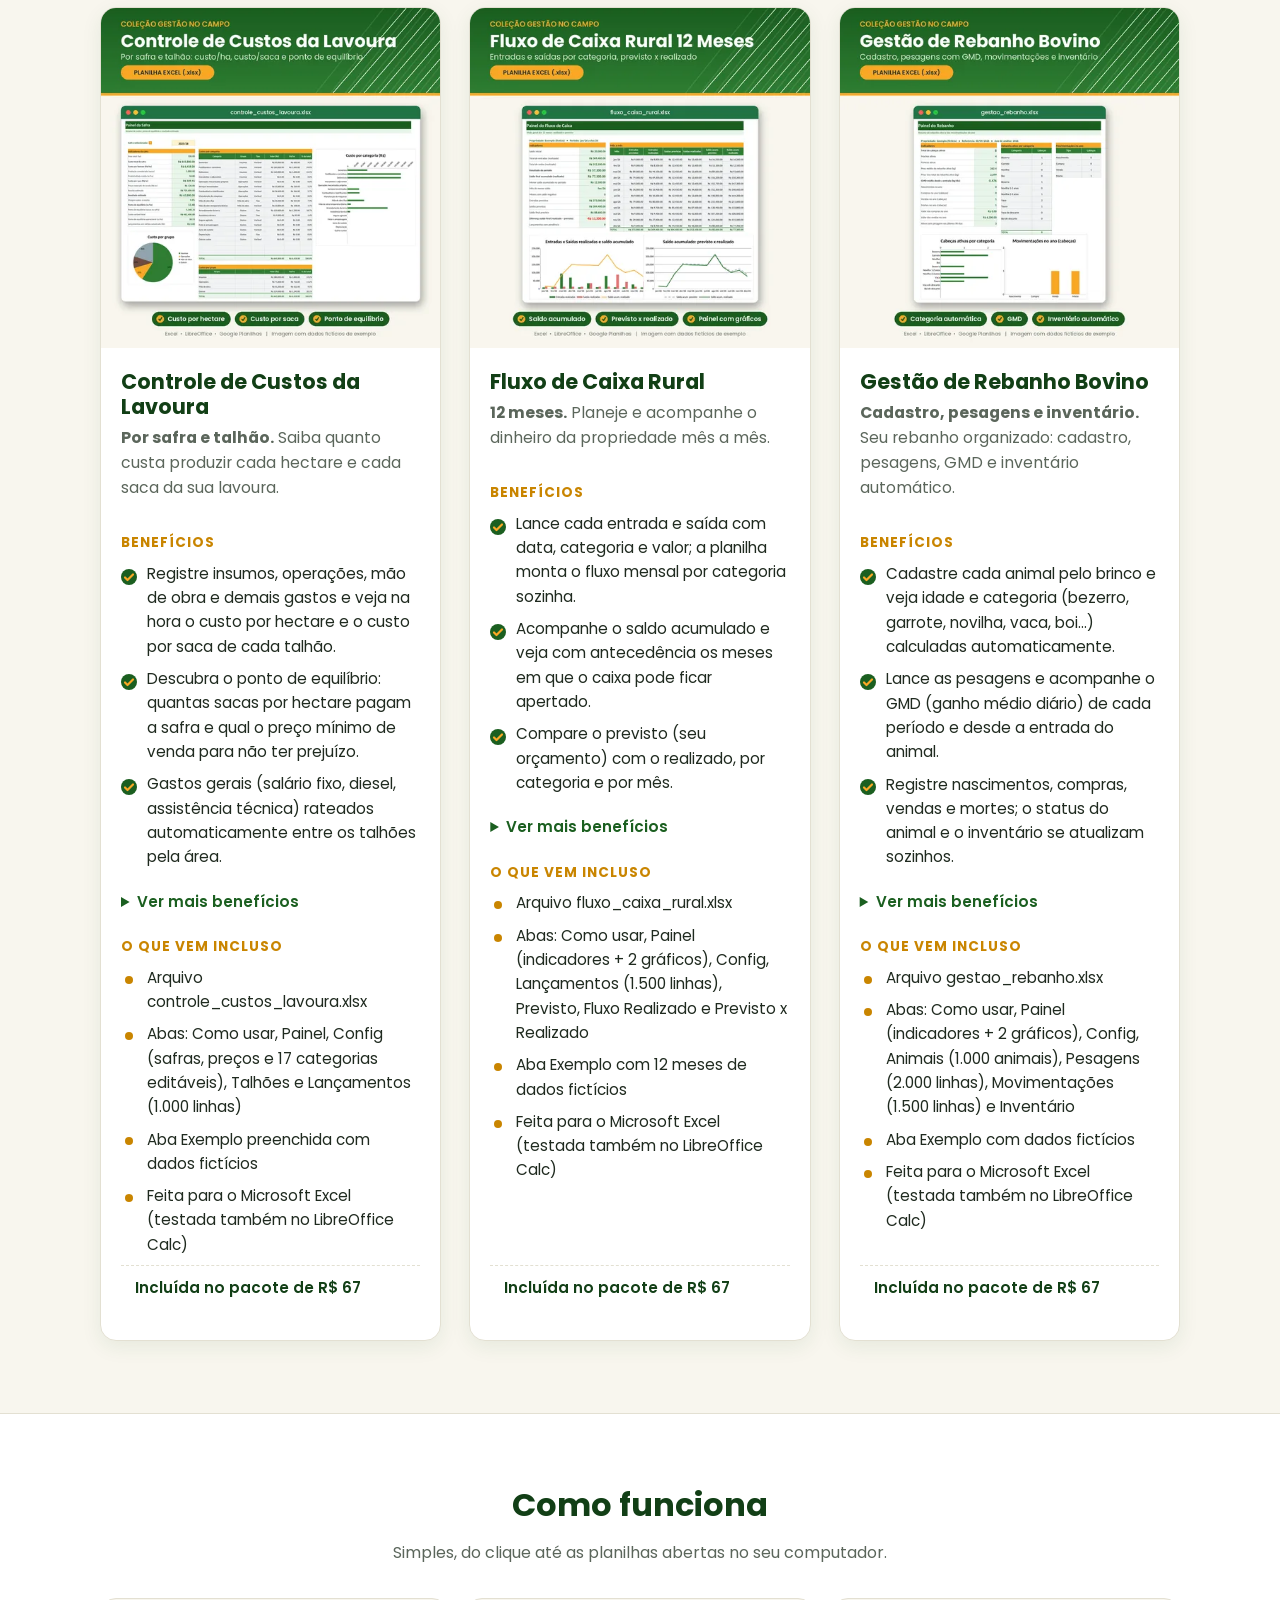
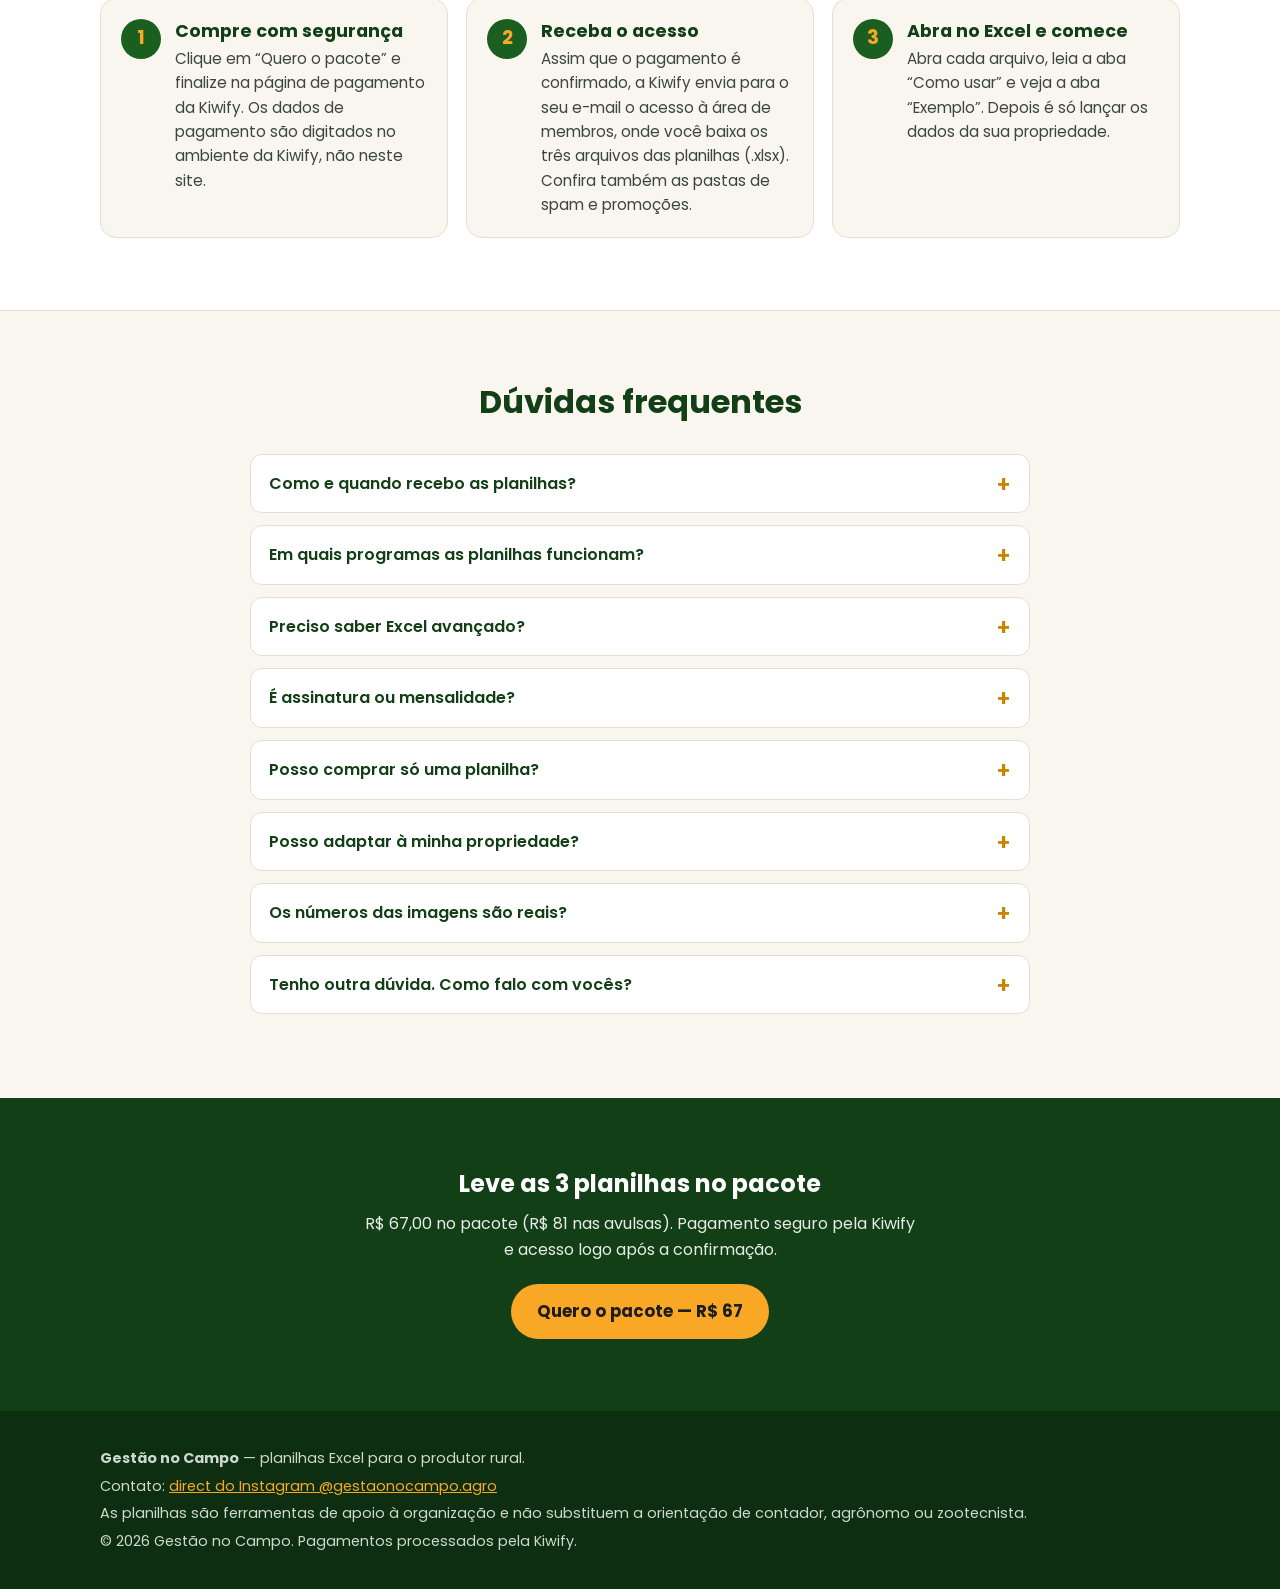
==== commit 39fd8107: "Pacote com 3 planilhas por R$ 67" ====
--- a/index.html
+++ b/index.html
@@ -3,13 +3,13 @@
 <head>
   <meta charset="utf-8">
   <meta name="viewport" content="width=device-width, initial-scale=1">
-  <title>Gestão no Campo — Planilhas Excel para o produtor rural</title>
-  <meta name="description" content="Planilhas Excel prontas para o produtor rural: Controle de Custos da Lavoura, Fluxo de Caixa Rural e Gestão de Rebanho Bovino. R$ 27,00 cada, com pagamento seguro pela Kiwify e acesso imediato.">
+  <title>Gestão no Campo — Pacote com 3 planilhas Excel por R$ 67</title>
+  <meta name="description" content="Pacote Gestão no Campo: três planilhas Excel para o produtor rural — Controle de Custos da Lavoura, Fluxo de Caixa Rural e Gestão de Rebanho Bovino — juntas por R$ 67,00. Pagamento seguro pela Kiwify e acesso após a confirmação.">
   <meta name="theme-color" content="#123f16">
   <meta property="og:type" content="website">
   <meta property="og:locale" content="pt_BR">
-  <meta property="og:title" content="Gestão no Campo — Planilhas Excel para o produtor rural">
-  <meta property="og:description" content="Custos da lavoura, fluxo de caixa e rebanho bovino em planilhas prontas. R$ 27,00 cada.">
+  <meta property="og:title" content="Gestão no Campo — Pacote com 3 planilhas Excel por R$ 67">
+  <meta property="og:description" content="Custos da lavoura, fluxo de caixa e rebanho bovino em três planilhas prontas. Pacote por R$ 67,00.">
   <meta property="og:image" content="assets/img/og.jpg">
   <link rel="icon" href="assets/favicon.svg" type="image/svg+xml">
   <link rel="preload" href="assets/fonts/poppins-bold.woff2" as="font" type="font/woff2" crossorigin>
@@ -21,11 +21,11 @@
     <div class="wrap">
       <a class="marca" href="#">Gestão <span>no Campo</span></a>
       <nav aria-label="Principal">
-        <a href="#planilhas">Planilhas</a>
+        <a href="#pacote">O pacote</a>
         <a href="#como-funciona">Como funciona</a>
         <a href="#duvidas">Dúvidas</a>
       </nav>
-      <a class="btn btn-sm" href="#planilhas">Ver planilhas</a>
+      <a class="btn btn-sm" href="#pacote">Ver o pacote</a>
     </div>
   </header>
 
@@ -34,18 +34,18 @@
       <div class="wrap">
         <div class="hero-grid">
         <div>
-        <span class="selo">Coleção Gestão no Campo</span>
-        <h1>As contas da sua propriedade organizadas numa planilha</h1>
-        <p class="lead">Três planilhas prontas para o Excel, feitas para quem vive do campo: custo da lavoura por safra e talhão, fluxo de caixa de 12 meses e controle do rebanho bovino. Você preenche os lançamentos; os cálculos, painéis e gráficos ficam prontos sozinhos.</p>
+        <span class="selo">Pacote Gestão no Campo</span>
+        <h1>As contas da sua propriedade, organizadas em três planilhas</h1>
+        <p class="lead">Três planilhas prontas para o Excel, feitas para quem vive do campo: custo da lavoura por safra e talhão, fluxo de caixa de 12 meses e controle do rebanho bovino. Você preenche os lançamentos; os cálculos, painéis e gráficos ficam prontos sozinhos. As 3 juntas por R$&nbsp;67.</p>
         <div class="acoes">
-          <a class="btn" href="#planilhas">Ver as planilhas — R$&nbsp;27 cada</a>
+          <a class="btn" href="https://pay.kiwify.com.br/xAIoyqd" rel="noopener" aria-label="Comprar o Pacote Gestão no Campo por R$ 67,00">Quero o pacote — R$&nbsp;67</a>
           <a class="btn btn-borda" href="#como-funciona">Como funciona</a>
         </div>
         <ul class="chips">
-          <li>Pronta para usar</li>
+          <li>3 planilhas em um só pacote</li>
           <li>Aba de exemplo e instruções</li>
           <li>Pagamento seguro pela Kiwify</li>
-          <li>Acesso imediato após o pagamento</li>
+          <li>Acesso após a confirmação do pagamento</li>
         </ul>
         </div>
         <div class="hero-capas" aria-hidden="true">
@@ -58,11 +58,20 @@
     </section>
     <div class="faixa"></div>
 
-    <section id="planilhas">
-      <div class="wrap">
+    <section id="pacote">
+      <div class="wrap">
+        <div class="pacote-box" id="comprar">
+          <span class="selo">Pacote Gestão no Campo</span>
+          <h2>3 planilhas por R$&nbsp;67</h2>
+          <p class="pacote-lead">Um único pagamento. Você recebe as três planilhas: Controle de Custos da Lavoura, Fluxo de Caixa Rural e Gestão de Rebanho Bovino.</p>
+          <div class="preco"><strong>R$&nbsp;67,00</strong><small>pagamento único</small></div>
+          <p class="ancora">Nas avulsas, as 3 saem por <s>R$&nbsp;81</s> (3 × R$&nbsp;27). No pacote, as 3 juntas por R$&nbsp;67.</p>
+          <a class="btn" href="https://pay.kiwify.com.br/xAIoyqd" rel="noopener" aria-label="Comprar o Pacote Gestão no Campo por R$ 67,00">Quero o pacote — R$&nbsp;67</a>
+          <p class="nota">Pagamento seguro pela Kiwify (Pix, cartão ou boleto). Após a confirmação, você recebe o acesso para baixar as três planilhas.</p>
+        </div>
         <div class="titulo-sec">
-          <h2>Escolha a sua planilha</h2>
-          <p>Cada planilha é vendida separadamente por R$&nbsp;27,00. As imagens mostram dados fictícios de exemplo.</p>
+          <h2>O que vem no pacote</h2>
+          <p>As imagens mostram dados fictícios de exemplo. Cada planilha abaixo está incluída no pacote.</p>
         </div>
         <div class="produtos">
       <article class="card" id="custos">
@@ -78,11 +87,7 @@
           <details class="mais"><summary>Ver mais benefícios</summary><ul class="lista"><li>Painel com indicadores e gráficos por grupo e por categoria de custo, com escolha da safra numa lista.</li><li>Fórmulas protegidas e listas suspensas que evitam erros de digitação, sem precisar saber Excel avançado.</li></ul></details>
           <h4>O que vem incluso</h4>
           <ul class="lista inc"><li>Arquivo controle_custos_lavoura.xlsx</li><li>Abas: Como usar, Painel, Config (safras, preços e 17 categorias editáveis), Talhões e Lançamentos (1.000 linhas)</li><li>Aba Exemplo preenchida com dados fictícios</li><li>Feita para o Microsoft Excel (testada também no LibreOffice Calc)</li></ul>
-          <div class="compra">
-            <div class="preco"><strong>R$&nbsp;27,00</strong><small>pagamento único</small></div>
-            <a class="btn" href="https://pay.kiwify.com.br/76f0aVS" rel="noopener" aria-label="Comprar Controle de Custos da Lavoura por R$ 27,00">Comprar</a>
-            <p class="nota">Pagamento seguro pela Kiwify (Pix, cartão ou boleto). Após a confirmação, você recebe o acesso para baixar a planilha.</p>
-          </div>
+          <p class="incluso">Incluída no pacote de R$&nbsp;67</p>
         </div>
       </article>
       <article class="card" id="fluxo">
@@ -98,11 +103,7 @@
           <details class="mais"><summary>Ver mais benefícios</summary><ul class="lista"><li>Categorias pensadas para o campo (venda de grãos, animais, leite, crédito rural, insumos, parcelas de financiamento etc.) e totalmente editáveis.</li><li>Avisos automáticos de lançamentos sem data, sem categoria ou fora do período.</li></ul></details>
           <h4>O que vem incluso</h4>
           <ul class="lista inc"><li>Arquivo fluxo_caixa_rural.xlsx</li><li>Abas: Como usar, Painel (indicadores + 2 gráficos), Config, Lançamentos (1.500 linhas), Previsto, Fluxo Realizado e Previsto x Realizado</li><li>Aba Exemplo com 12 meses de dados fictícios</li><li>Feita para o Microsoft Excel (testada também no LibreOffice Calc)</li></ul>
-          <div class="compra">
-            <div class="preco"><strong>R$&nbsp;27,00</strong><small>pagamento único</small></div>
-            <a class="btn" href="https://pay.kiwify.com.br/FT5x38K" rel="noopener" aria-label="Comprar Fluxo de Caixa Rural por R$ 27,00">Comprar</a>
-            <p class="nota">Pagamento seguro pela Kiwify (Pix, cartão ou boleto). Após a confirmação, você recebe o acesso para baixar a planilha.</p>
-          </div>
+          <p class="incluso">Incluída no pacote de R$&nbsp;67</p>
         </div>
       </article>
       <article class="card" id="rebanho">
@@ -118,11 +119,7 @@
           <details class="mais"><summary>Ver mais benefícios</summary><ul class="lista"><li>Inventário por categoria com cabeças, peso médio e peso total, além do resumo de movimentações do ano.</li><li>Faixas de idade e nomes de categorias ajustáveis ao padrão da sua fazenda; aviso de brinco repetido ou não cadastrado.</li></ul></details>
           <h4>O que vem incluso</h4>
           <ul class="lista inc"><li>Arquivo gestao_rebanho.xlsx</li><li>Abas: Como usar, Painel (indicadores + 2 gráficos), Config, Animais (1.000 animais), Pesagens (2.000 linhas), Movimentações (1.500 linhas) e Inventário</li><li>Aba Exemplo com dados fictícios</li><li>Feita para o Microsoft Excel (testada também no LibreOffice Calc)</li></ul>
-          <div class="compra">
-            <div class="preco"><strong>R$&nbsp;27,00</strong><small>pagamento único</small></div>
-            <a class="btn" href="https://pay.kiwify.com.br/0muGrr0" rel="noopener" aria-label="Comprar Gestão de Rebanho Bovino por R$ 27,00">Comprar</a>
-            <p class="nota">Pagamento seguro pela Kiwify (Pix, cartão ou boleto). Após a confirmação, você recebe o acesso para baixar a planilha.</p>
-          </div>
+          <p class="incluso">Incluída no pacote de R$&nbsp;67</p>
         </div>
       </article>
         </div>
@@ -133,20 +130,20 @@
       <div class="wrap">
         <div class="titulo-sec">
           <h2>Como funciona</h2>
-          <p>Simples, do clique até a planilha aberta no seu computador.</p>
+          <p>Simples, do clique até as planilhas abertas no seu computador.</p>
         </div>
         <ol class="passos">
           <li>
             <h3>Compre com segurança</h3>
-            <p>Clique em “Comprar” e finalize na página de pagamento da Kiwify. Os dados de pagamento são digitados no ambiente da Kiwify, não neste site.</p>
+            <p>Clique em “Quero o pacote” e finalize na página de pagamento da Kiwify. Os dados de pagamento são digitados no ambiente da Kiwify, não neste site.</p>
           </li>
           <li>
             <h3>Receba o acesso</h3>
-            <p>Assim que o pagamento é confirmado, a Kiwify envia para o seu e-mail o acesso à área de membros, onde você baixa o arquivo da planilha (.xlsx). Confira também as pastas de spam e promoções.</p>
+            <p>Assim que o pagamento é confirmado, a Kiwify envia para o seu e-mail o acesso à área de membros, onde você baixa os três arquivos das planilhas (.xlsx). Confira também as pastas de spam e promoções.</p>
           </li>
           <li>
             <h3>Abra no Excel e comece</h3>
-            <p>Abra o arquivo, leia a aba “Como usar” e veja a aba “Exemplo”. Depois é só lançar os dados da sua propriedade.</p>
+            <p>Abra cada arquivo, leia a aba “Como usar” e veja a aba “Exemplo”. Depois é só lançar os dados da sua propriedade.</p>
           </li>
         </ol>
       </div>
@@ -157,12 +154,12 @@
         <div class="titulo-sec"><h2>Dúvidas frequentes</h2></div>
         <div class="faq">
           <details>
-            <summary>Como e quando recebo a planilha?</summary>
-            <p>Depois que o pagamento é confirmado, a Kiwify envia ao e-mail informado na compra o acesso à área de membros, onde está o arquivo para download. Se não encontrar o e-mail, verifique as pastas de spam e promoções ou chame a gente no <a href="https://ig.me/m/gestaonocampo.planilhas" target="_blank" rel="noopener">direct do Instagram @gestaonocampo.planilhas</a>.</p>
-          </details>
-          <details>
-            <summary>Em quais programas a planilha funciona?</summary>
-            <p>As planilhas foram feitas para o Microsoft Excel no computador e testadas no LibreOffice Calc (gratuito). Aplicativos de planilha no celular podem não mostrar todos os recursos, por isso recomendamos usar no computador.</p>
+            <summary>Como e quando recebo as planilhas?</summary>
+            <p>Depois que o pagamento é confirmado, a Kiwify envia ao e-mail informado na compra o acesso à área de membros, onde estão os três arquivos para download: controle_custos_lavoura.xlsx, fluxo_caixa_rural.xlsx e gestao_rebanho.xlsx. Se não encontrar o e-mail, verifique as pastas de spam e promoções ou chame a gente no <a href="https://ig.me/m/gestaonocampo.agro" target="_blank" rel="noopener">direct do Instagram @gestaonocampo.agro</a>.</p>
+          </details>
+          <details>
+            <summary>Em quais programas as planilhas funcionam?</summary>
+            <p>As planilhas foram feitas para o Microsoft Excel no computador e testadas no LibreOffice Calc (gratuito). Recomendamos usar no computador, para todos os recursos aparecerem corretamente.</p>
           </details>
           <details>
             <summary>Preciso saber Excel avançado?</summary>
@@ -170,7 +167,11 @@
           </details>
           <details>
             <summary>É assinatura ou mensalidade?</summary>
-            <p>Não. Cada planilha custa R$&nbsp;27,00, em pagamento único.</p>
+            <p>Não. O pacote com as 3 planilhas custa R$&nbsp;67,00, em pagamento único.</p>
+          </details>
+          <details>
+            <summary>Posso comprar só uma planilha?</summary>
+            <p>A oferta deste site é o pacote com as 3 planilhas por R$&nbsp;67. Nas avulsas, cada uma saía por R$&nbsp;27 (R$&nbsp;81 pelas 3).</p>
           </details>
           <details>
             <summary>Posso adaptar à minha propriedade?</summary>
@@ -182,7 +183,7 @@
           </details>
           <details>
             <summary>Tenho outra dúvida. Como falo com vocês?</summary>
-            <p>Fale com a gente no <a href="https://ig.me/m/gestaonocampo.planilhas" target="_blank" rel="noopener">direct do Instagram @gestaonocampo.planilhas</a>.</p>
+            <p>Fale com a gente no <a href="https://ig.me/m/gestaonocampo.agro" target="_blank" rel="noopener">direct do Instagram @gestaonocampo.agro</a>.</p>
           </details>
         </div>
       </div>
@@ -190,12 +191,10 @@
 
     <section class="chamada">
       <div class="wrap">
-        <h2>Comece pela planilha que mais faz falta hoje</h2>
-        <p>R$&nbsp;27,00 cada, pagamento seguro pela Kiwify e acesso logo após o pagamento.</p>
+        <h2>Leve as 3 planilhas no pacote</h2>
+        <p>R$&nbsp;67,00 no pacote (R$&nbsp;81 nas avulsas). Pagamento seguro pela Kiwify e acesso logo após a confirmação.</p>
         <div class="acoes">
-          <a class="btn" href="https://pay.kiwify.com.br/76f0aVS" rel="noopener">Custos da Lavoura</a>
-          <a class="btn" href="https://pay.kiwify.com.br/FT5x38K" rel="noopener">Fluxo de Caixa</a>
-          <a class="btn" href="https://pay.kiwify.com.br/0muGrr0" rel="noopener">Rebanho Bovino</a>
+          <a class="btn" href="https://pay.kiwify.com.br/xAIoyqd" rel="noopener" aria-label="Comprar o Pacote Gestão no Campo por R$ 67,00">Quero o pacote — R$&nbsp;67</a>
         </div>
       </div>
     </section>
@@ -204,7 +203,7 @@
   <footer>
     <div class="wrap">
       <p><strong>Gestão no Campo</strong> — planilhas Excel para o produtor rural.</p>
-      <p>Contato: <a href="https://ig.me/m/gestaonocampo.planilhas" target="_blank" rel="noopener">direct do Instagram @gestaonocampo.planilhas</a></p>
+      <p>Contato: <a href="https://ig.me/m/gestaonocampo.agro" target="_blank" rel="noopener">direct do Instagram @gestaonocampo.agro</a></p>
       <p>As planilhas são ferramentas de apoio à organização e não substituem a orientação de contador, agrônomo ou zootecnista.</p>
       <p>© 2026 Gestão no Campo. Pagamentos processados pela Kiwify.</p>
     </div>
--- a/assets/style.css
+++ b/assets/style.css
@@ -113,3 +113,39 @@
  .hero-capas .c2{right:0;top:40px;transform:rotate(7deg)}
  .hero-capas .c3{left:50%;top:0;margin-left:-150px;width:320px;margin-left:-160px;z-index:2}
 }
+
+.pacote-box{background:#fff;border:2px solid var(--ouro);border-radius:var(--raio);padding:32px 24px 28px;margin:0 auto 44px;max-width:720px;text-align:center;box-shadow:0 8px 24px rgba(27,95,32,.1)}
+.pacote-box .selo{color:var(--ouro-esc)}
+.pacote-box h2{font-size:1.85rem;color:var(--verde-esc);margin:0 0 8px}
+.pacote-box .pacote-lead{margin:0 auto 8px;max-width:52ch;color:#3c463c}
+.pacote-box .preco{justify-content:center;margin:18px 0 8px}
+.pacote-box .ancora{color:var(--cinza);margin:0 0 20px;font-size:.95rem}
+.pacote-box .ancora s{color:#8a948a}
+.pacote-box .btn{min-width:min(100%, 320px)}
+.pacote-box .nota{margin-top:12px}
+.incluso{display:inline-block;margin-top:auto;padding:10px 14px 0;border-top:1px dashed var(--borda);width:100%;color:var(--verde-esc);font-weight:600;font-size:.95rem}
+.chamada .acoes{max-width:420px}
+@media (min-width:700px){
+ .pacote-box{padding:40px 40px 36px}
+ .pacote-box h2{font-size:2.1rem}
+ .chamada .acoes{max-width:420px}
+}
+
+
+/* páginas de oferta (upsell / downsell) — reutilizam .pacote-box */
+body.oferta{min-height:100vh;display:flex;flex-direction:column}
+body.oferta main{padding:36px 0 56px;flex:1}
+body.oferta footer{margin-top:auto}
+.pacote-box .oferta-titulo{font-size:1.85rem;color:var(--verde-esc);margin:0 0 8px;line-height:1.2}
+@media (min-width:700px){.pacote-box .oferta-titulo{font-size:2.1rem}}
+.cta-kiwify{margin:16px auto 0;max-width:360px;min-height:52px}
+.pacote-box .recusar{margin:18px 0 0;font-size:.95rem}
+.pacote-box .recusar a{color:var(--cinza);text-decoration:underline;text-underline-offset:3px;font-weight:600}
+.pacote-box .recusar a:hover{color:var(--verde-esc)}
+.oferta-lista{display:grid;gap:14px;text-align:left;margin:20px auto 24px;max-width:52ch;padding:0}
+.oferta-lista li{position:relative;padding-left:26px;margin:0;color:#3c463c;font-size:.95rem;list-style:none}
+.oferta-lista li::before{content:"";position:absolute;left:0;top:.45em;width:16px;height:16px;border-radius:50%;background:var(--verde) url("data:image/svg+xml,%3Csvg xmlns='http://www.w3.org/2000/svg' viewBox='0 0 16 16'%3E%3Cpath d='M4 8.5l2.5 2.5L12 5.5' stroke='%23f9a825' stroke-width='2.2' fill='none' stroke-linecap='round' stroke-linejoin='round'/%3E%3C/svg%3E") center/16px no-repeat}
+.oferta .topo nav,.oferta .topo .btn-sm{display:none}
+@media (min-width:700px){
+ body.oferta main{padding:48px 0 72px}
+}
